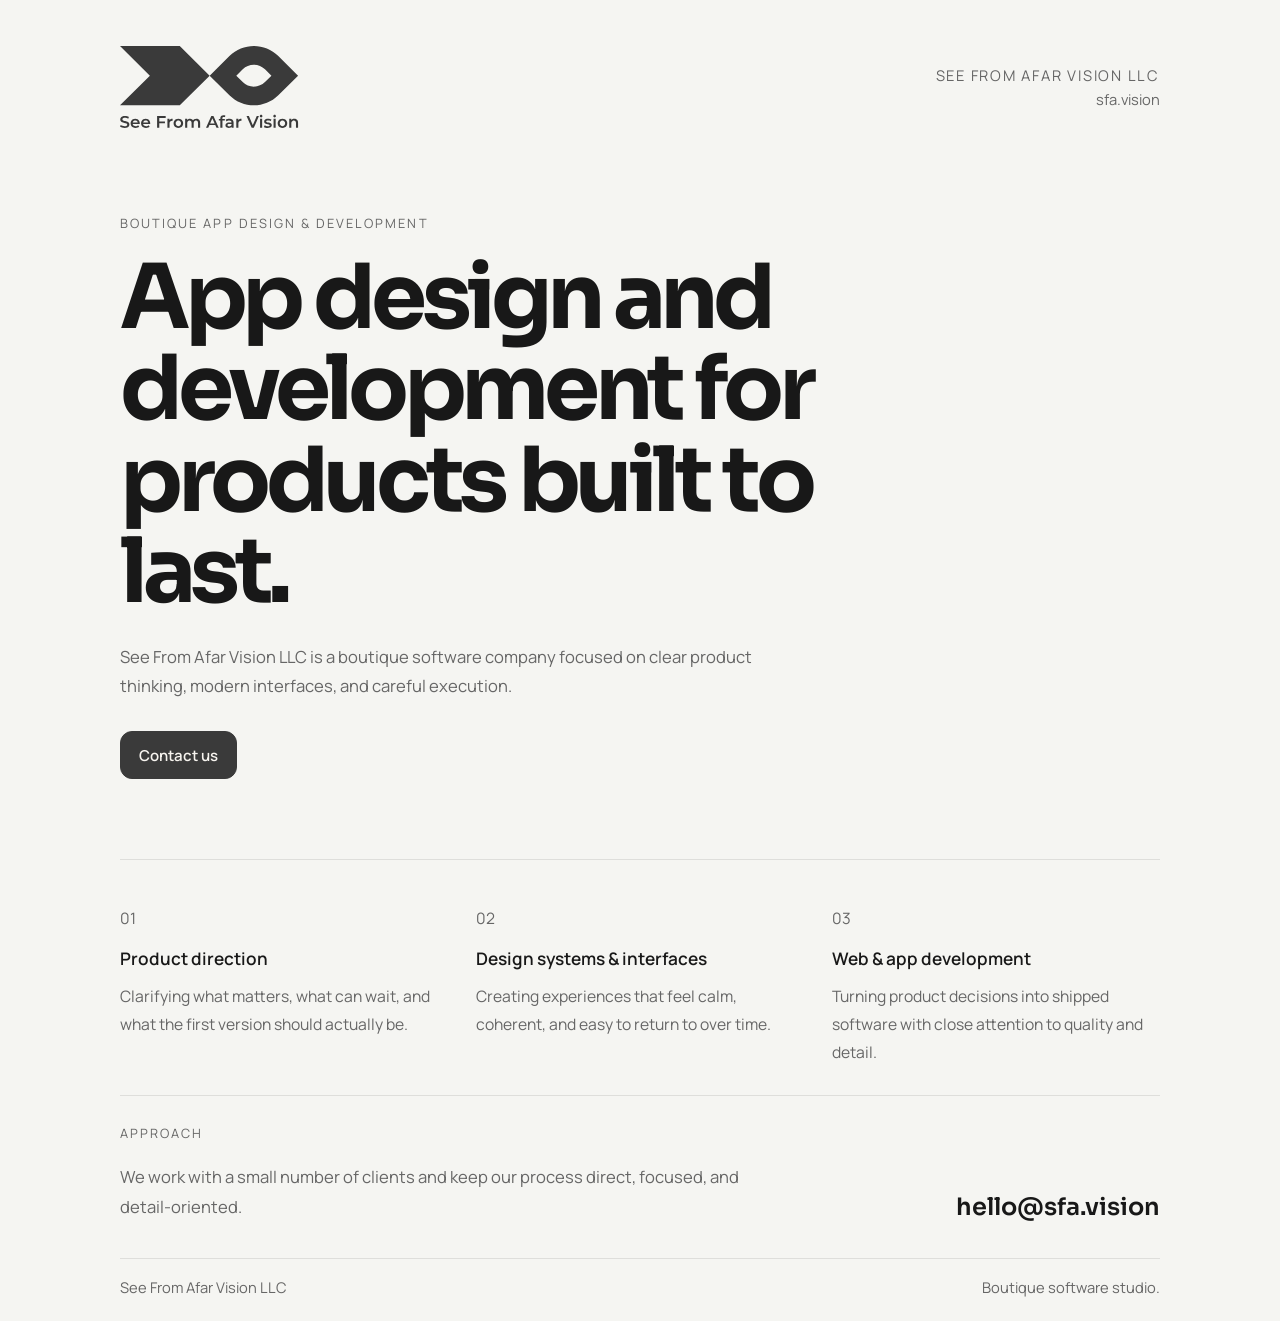
==== index.html @ 885d6511 "Initial site deployment" ====
<!DOCTYPE html>
<html lang="en">
  <head>
    <meta charset="UTF-8" />
    <meta name="viewport" content="width=device-width, initial-scale=1.0" />
    <title>See From Afar Vision LLC</title>
    <meta
      name="description"
      content="See From Afar Vision LLC is a boutique app design and development company focused on thoughtful software with lasting value."
    />
    <meta name="theme-color" content="#3A3A3A" />
    <link rel="canonical" href="https://sfa.vision/" />
    <link rel="preconnect" href="https://fonts.googleapis.com" />
    <link rel="preconnect" href="https://fonts.gstatic.com" crossorigin />
    <link
      href="https://fonts.googleapis.com/css2?family=Manrope:wght@400;500;600;700;800&family=Sora:wght@500;600;700&display=swap"
      rel="stylesheet"
    />
    <link rel="stylesheet" href="styles.css" />
  </head>
  <body>
    <div class="page-shell">
      <header class="site-header">
        <a class="brand" href="./" aria-label="See From Afar Vision">
          <img src="logo.svg" alt="See From Afar Vision" />
        </a>
        <div class="header-meta">
          <p class="header-name">See From Afar Vision LLC</p>
          <a class="header-link" href="https://sfa.vision/">sfa.vision</a>
        </div>
      </header>

      <main>
        <section class="hero">
          <p class="eyebrow">Boutique App Design & Development</p>
          <h1>App design and development for products built to last.</h1>
          <p class="lead">
            See From Afar Vision LLC is a boutique software company focused on
            clear product thinking, modern interfaces, and careful execution.
          </p>
          <div class="hero-actions">
            <a class="button button-primary" href="mailto:hello@sfa.vision">Contact us</a>
          </div>
        </section>

        <section class="section-grid" aria-label="Services">
          <article>
            <p class="section-index">01</p>
            <h2>Product direction</h2>
            <p>Clarifying what matters, what can wait, and what the first version should actually be.</p>
          </article>
          <article>
            <p class="section-index">02</p>
            <h2>Design systems & interfaces</h2>
            <p>Creating experiences that feel calm, coherent, and easy to return to over time.</p>
          </article>
          <article>
            <p class="section-index">03</p>
            <h2>Web & app development</h2>
            <p>Turning product decisions into shipped software with close attention to quality and detail.</p>
          </article>
        </section>

        <section class="closing">
          <div class="closing-copy">
            <p class="eyebrow">Approach</p>
            <p class="closing-text">
              We work with a small number of clients and keep our process direct,
              focused, and detail-oriented.
            </p>
          </div>
          <a class="contact-link" href="mailto:hello@sfa.vision">hello@sfa.vision</a>
        </section>
      </main>

      <footer class="site-footer">
        <p>See From Afar Vision LLC</p>
        <p>Boutique software studio.</p>
      </footer>
    </div>
  </body>
</html>
---- styles.css ----
:root {
  --bg: #f5f5f2;
  --text: #181818;
  --muted: #666666;
  --line: rgba(24, 24, 24, 0.1);
  --brand: #3a3a3a;
  --max-width: 1040px;
}

* {
  box-sizing: border-box;
}

html {
  scroll-behavior: smooth;
}

body {
  margin: 0;
  color: var(--text);
  font-family: "Manrope", sans-serif;
  background: var(--bg);
}

a {
  color: inherit;
  text-decoration: none;
}

img {
  display: block;
  max-width: 100%;
}

.page-shell {
  width: min(calc(100% - 48px), var(--max-width));
  margin: 0 auto;
  min-height: 100vh;
  padding: 28px 0 24px;
}

.section-grid,
.closing,
.site-footer {
  border-top: 1px solid var(--line);
}

.site-header {
  display: flex;
  align-items: center;
  justify-content: space-between;
  gap: 20px;
  padding: 18px 0 22px;
}

.brand {
  width: min(188px, 42vw);
}

.header-meta {
  display: flex;
  flex-direction: column;
  align-items: flex-end;
  gap: 4px;
}

.header-name,
.header-link,
.hero-note,
.section-index,
.site-footer {
  font-size: 0.92rem;
  color: var(--muted);
}

.header-name {
  margin: 0;
  letter-spacing: 0.12em;
  text-transform: uppercase;
}

.header-link {
  transition: opacity 160ms ease;
}

.header-link:hover,
.header-link:focus-visible,
.contact-link:hover,
.contact-link:focus-visible {
  opacity: 0.68;
}

.hero {
  padding: 64px 0 80px;
}

.eyebrow {
  margin: 0 0 20px;
  font-size: 0.8rem;
  letter-spacing: 0.16em;
  text-transform: uppercase;
  color: var(--muted);
}

.hero h1 {
  max-width: 11ch;
  margin: 0;
  font-family: "Sora", sans-serif;
  font-size: clamp(3rem, 7vw, 5.8rem);
  font-weight: 700;
  line-height: 1.02;
  letter-spacing: -0.06em;
}

.lead,
.section-grid p,
.closing-text {
  max-width: 40rem;
  margin: 24px 0 0;
  color: var(--muted);
  font-size: 1.04rem;
  line-height: 1.8;
}

.hero-actions {
  display: flex;
  align-items: center;
  gap: 20px;
  flex-wrap: wrap;
  margin-top: 30px;
}

.button {
  display: inline-flex;
  align-items: center;
  justify-content: center;
  min-height: 48px;
  padding: 0 18px;
  border: 1px solid var(--brand);
  border-radius: 12px;
  font-size: 0.94rem;
  font-weight: 600;
  transition:
    background-color 160ms ease,
    color 160ms ease,
    opacity 160ms ease;
}

.button-primary {
  background: var(--brand);
  color: #f7f4ef;
}

.button-primary:hover,
.button-primary:focus-visible {
  background: transparent;
  color: var(--brand);
}

.section-grid {
  display: grid;
  grid-template-columns: repeat(3, minmax(0, 1fr));
  gap: 28px;
  padding: 24px 0 28px;
}

.section-grid article {
  padding-top: 8px;
}

.section-grid h2 {
  margin: 14px 0 0;
  font-size: 1.08rem;
  font-weight: 600;
  line-height: 1.35;
}

.section-grid p {
  margin-top: 12px;
  font-size: 0.98rem;
}

.closing {
  display: flex;
  align-items: flex-end;
  justify-content: space-between;
  gap: 28px;
  padding: 28px 0 36px;
}

.closing-copy {
  max-width: 40rem;
}

.closing-text {
  margin-top: 0;
}

.contact-link {
  flex-shrink: 0;
  font-family: "Sora", sans-serif;
  font-size: clamp(1.1rem, 2.2vw, 1.5rem);
  font-weight: 600;
  line-height: 1.2;
  transition: opacity 160ms ease;
}

.site-footer {
  display: flex;
  align-items: center;
  justify-content: space-between;
  gap: 20px;
  padding: 18px 0 0;
}

.site-footer p {
  margin: 0;
}

@media (max-width: 900px) {
  .section-grid,
  .closing,
  .site-footer {
    grid-template-columns: 1fr;
  }

  .section-grid {
    display: grid;
    gap: 20px;
  }

  .closing,
  .site-footer {
    display: flex;
    flex-direction: column;
    align-items: flex-start;
  }
}

@media (max-width: 680px) {
  .page-shell {
    width: min(calc(100% - 28px), var(--max-width));
    padding-top: 18px;
  }

  .site-header {
    flex-direction: column;
    align-items: flex-start;
  }

  .hero {
    padding: 52px 0 64px;
  }

  .hero h1 {
    max-width: none;
  }

  .lead,
  .closing-text {
    font-size: 1rem;
  }

  .header-meta {
    align-items: flex-start;
  }
}

@media (prefers-reduced-motion: reduce) {
  html {
    scroll-behavior: auto;
  }

  .button,
  .header-link,
  .contact-link {
    transition: none;
  }
}
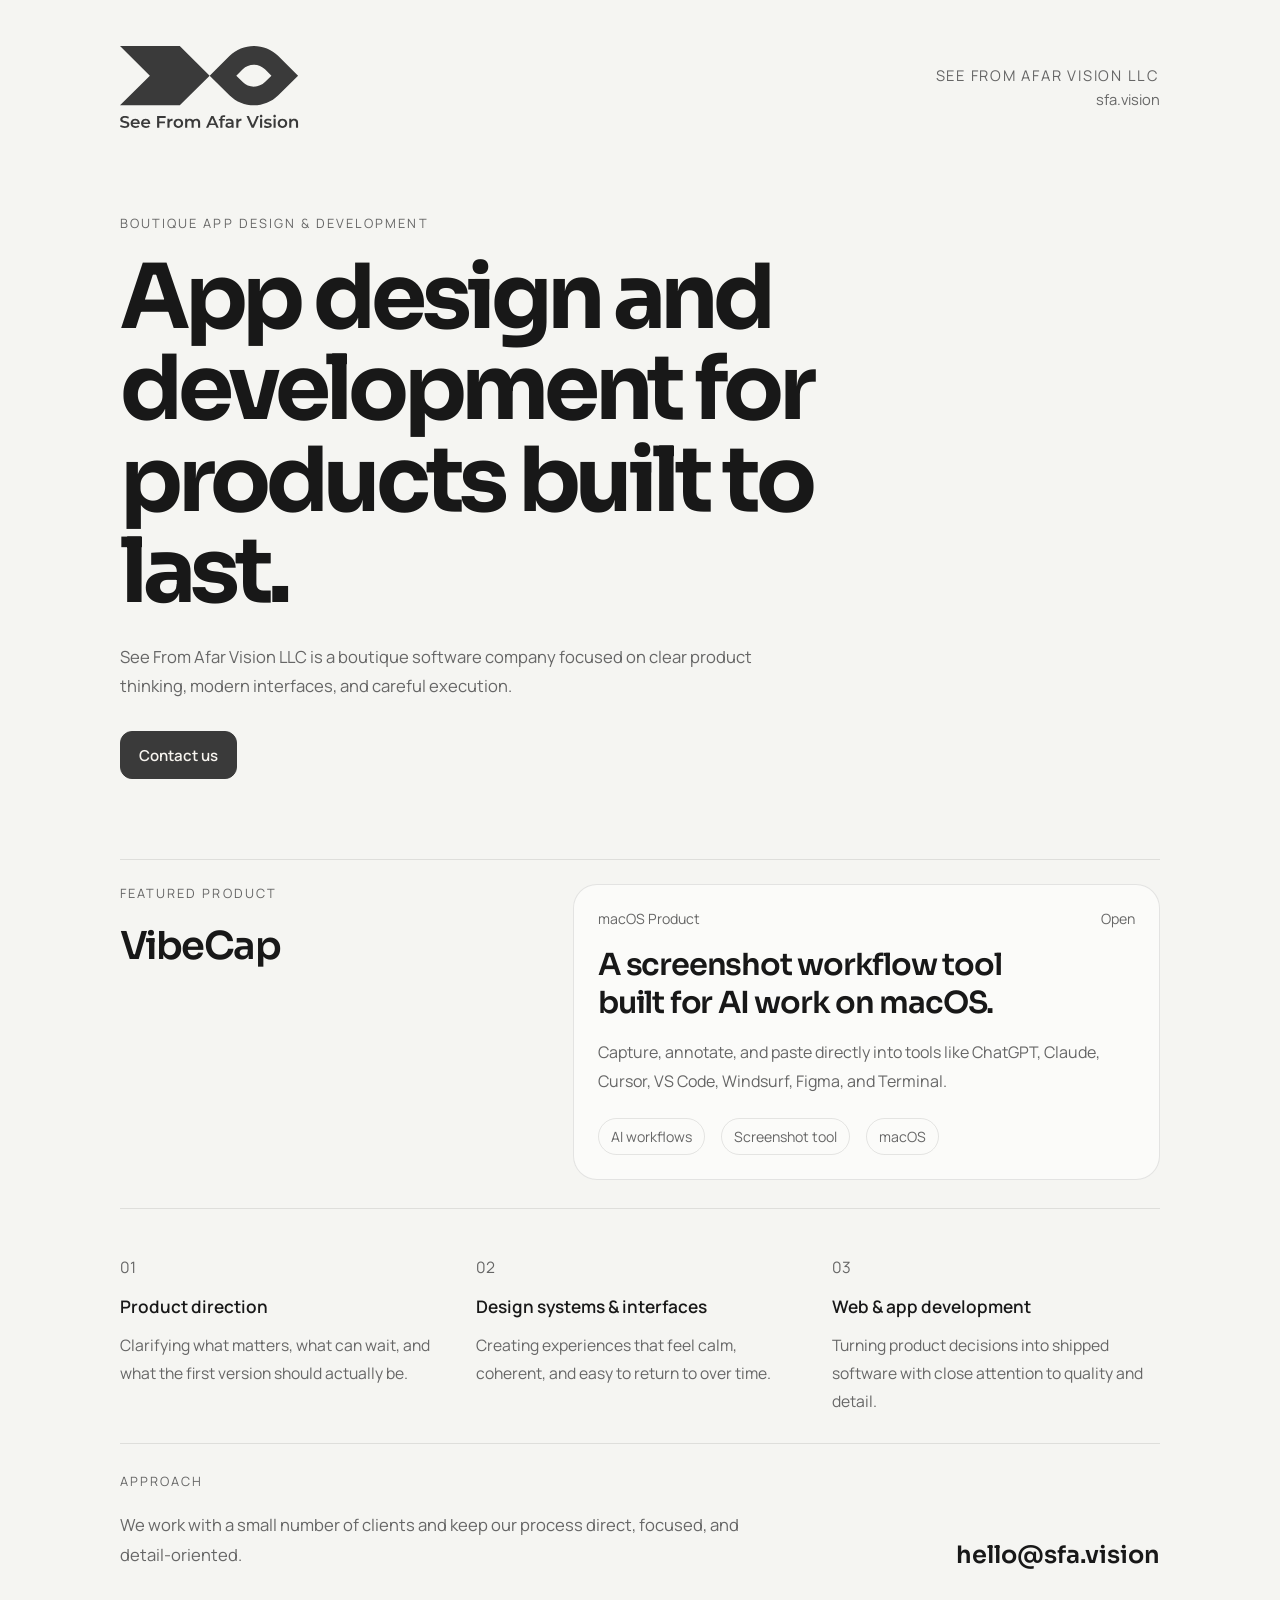
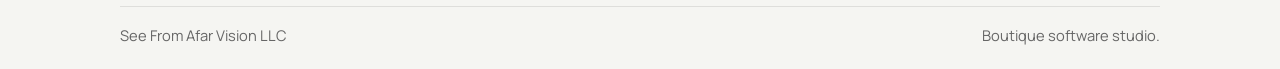
==== commit b712124a: "Add featured product link" ====
--- a/index.html
+++ b/index.html
@@ -43,6 +43,35 @@
           </div>
         </section>
 
+        <section class="product-highlight" aria-label="Featured product">
+          <div class="product-heading">
+            <p class="eyebrow">Featured Product</p>
+            <h2>VibeCap</h2>
+          </div>
+          <a
+            class="product-card"
+            href="https://vibecap.dev/en/"
+            target="_blank"
+            rel="noopener noreferrer"
+            aria-label="Visit VibeCap"
+          >
+            <div class="product-topline">
+              <span class="product-label">macOS Product</span>
+              <span class="product-link">Open</span>
+            </div>
+            <p class="product-title">A screenshot workflow tool built for AI work on macOS.</p>
+            <p class="product-description">
+              Capture, annotate, and paste directly into tools like ChatGPT,
+              Claude, Cursor, VS Code, Windsurf, Figma, and Terminal.
+            </p>
+            <div class="product-tags" aria-label="Product categories">
+              <span>AI workflows</span>
+              <span>Screenshot tool</span>
+              <span>macOS</span>
+            </div>
+          </a>
+        </section>
+
         <section class="section-grid" aria-label="Services">
           <article>
             <p class="section-index">01</p>
--- a/styles.css
+++ b/styles.css
@@ -40,6 +40,7 @@
 }
 
 .section-grid,
+.product-highlight,
 .closing,
 .site-footer {
   border-top: 1px solid var(--line);
@@ -66,7 +67,6 @@
 
 .header-name,
 .header-link,
-.hero-note,
 .section-index,
 .site-footer {
   font-size: 0.92rem;
@@ -157,6 +157,86 @@
   color: var(--brand);
 }
 
+.product-highlight {
+  display: grid;
+  grid-template-columns: minmax(0, 0.42fr) minmax(0, 0.58fr);
+  gap: 28px;
+  align-items: start;
+  padding: 24px 0 28px;
+}
+
+.product-heading h2 {
+  margin: 0;
+  font-family: "Sora", sans-serif;
+  font-size: clamp(1.75rem, 3vw, 2.4rem);
+  font-weight: 600;
+  letter-spacing: -0.04em;
+}
+
+.product-card {
+  display: block;
+  padding: 24px;
+  border: 1px solid var(--line);
+  border-radius: 24px;
+  background: rgba(255, 255, 255, 0.55);
+  transition:
+    transform 160ms ease,
+    border-color 160ms ease,
+    background-color 160ms ease;
+}
+
+.product-card:hover,
+.product-card:focus-visible {
+  transform: translateY(-2px);
+  border-color: rgba(24, 24, 24, 0.18);
+  background: rgba(255, 255, 255, 0.78);
+}
+
+.product-topline,
+.product-tags {
+  display: flex;
+  align-items: center;
+  justify-content: space-between;
+  gap: 16px;
+  flex-wrap: wrap;
+}
+
+.product-label,
+.product-link,
+.product-tags span {
+  font-size: 0.88rem;
+  color: var(--muted);
+}
+
+.product-title {
+  max-width: 28rem;
+  margin: 18px 0 0;
+  font-family: "Sora", sans-serif;
+  font-size: clamp(1.35rem, 2.6vw, 1.9rem);
+  font-weight: 600;
+  line-height: 1.25;
+  letter-spacing: -0.04em;
+}
+
+.product-description {
+  max-width: 34rem;
+  margin: 16px 0 0;
+  color: var(--muted);
+  font-size: 1rem;
+  line-height: 1.8;
+}
+
+.product-tags {
+  justify-content: flex-start;
+  margin-top: 22px;
+}
+
+.product-tags span {
+  padding: 8px 12px;
+  border: 1px solid var(--line);
+  border-radius: 999px;
+}
+
 .section-grid {
   display: grid;
   grid-template-columns: repeat(3, minmax(0, 1fr));
@@ -218,12 +298,14 @@
 }
 
 @media (max-width: 900px) {
+  .product-highlight,
   .section-grid,
   .closing,
   .site-footer {
     grid-template-columns: 1fr;
   }
 
+  .product-highlight,
   .section-grid {
     display: grid;
     gap: 20px;
@@ -257,6 +339,7 @@
   }
 
   .lead,
+  .product-description,
   .closing-text {
     font-size: 1rem;
   }
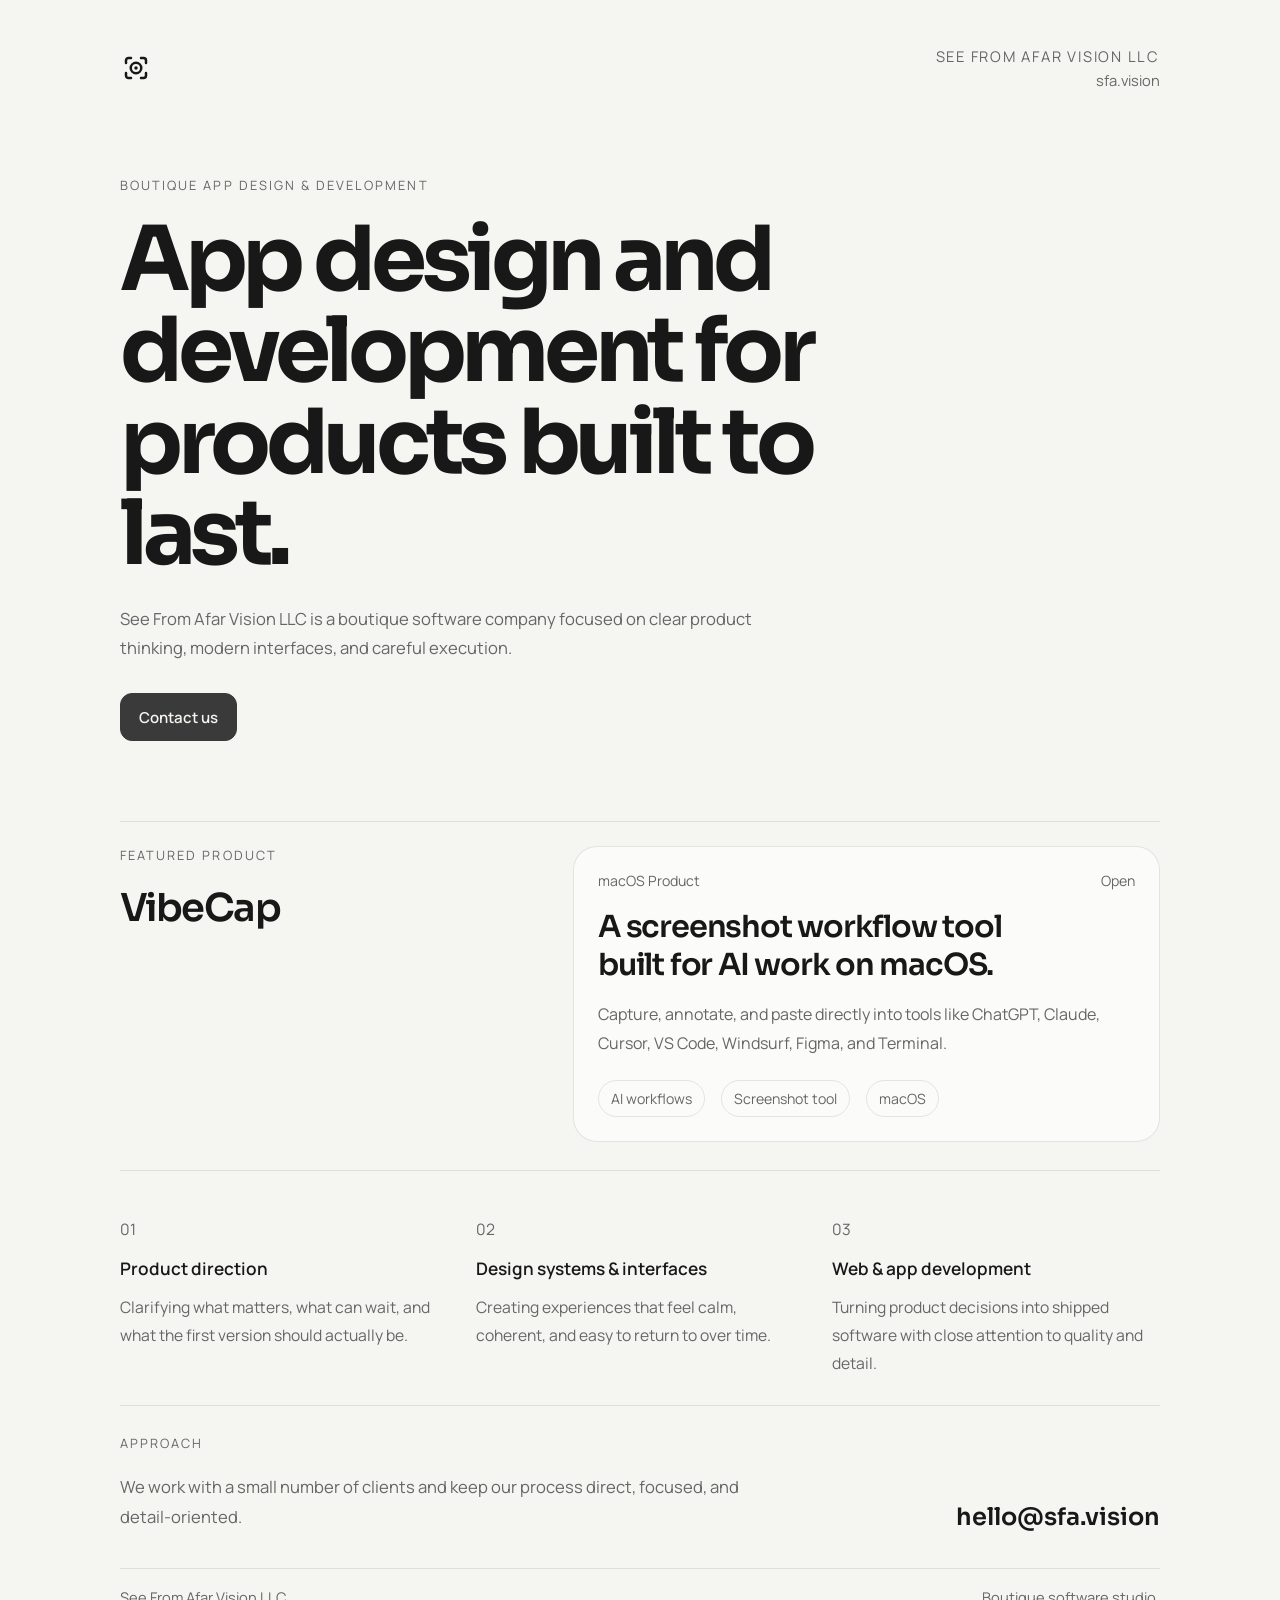
==== commit 48b8f729: "Refresh logo asset URL" ====
--- a/index.html
+++ b/index.html
@@ -22,7 +22,7 @@
     <div class="page-shell">
       <header class="site-header">
         <a class="brand" href="./" aria-label="See From Afar Vision">
-          <img src="logo.svg" alt="See From Afar Vision" />
+          <img src="logo.svg?v=20260410" alt="See From Afar Vision" />
         </a>
         <div class="header-meta">
           <p class="header-name">See From Afar Vision LLC</p>
--- a/styles.css
+++ b/styles.css
@@ -55,7 +55,8 @@
 }
 
 .brand {
-  width: min(188px, 42vw);
+  width: 34px;
+  flex-shrink: 0;
 }
 
 .header-meta {
@@ -330,6 +331,10 @@
     align-items: flex-start;
   }
 
+  .brand {
+    width: 32px;
+  }
+
   .hero {
     padding: 52px 0 64px;
   }
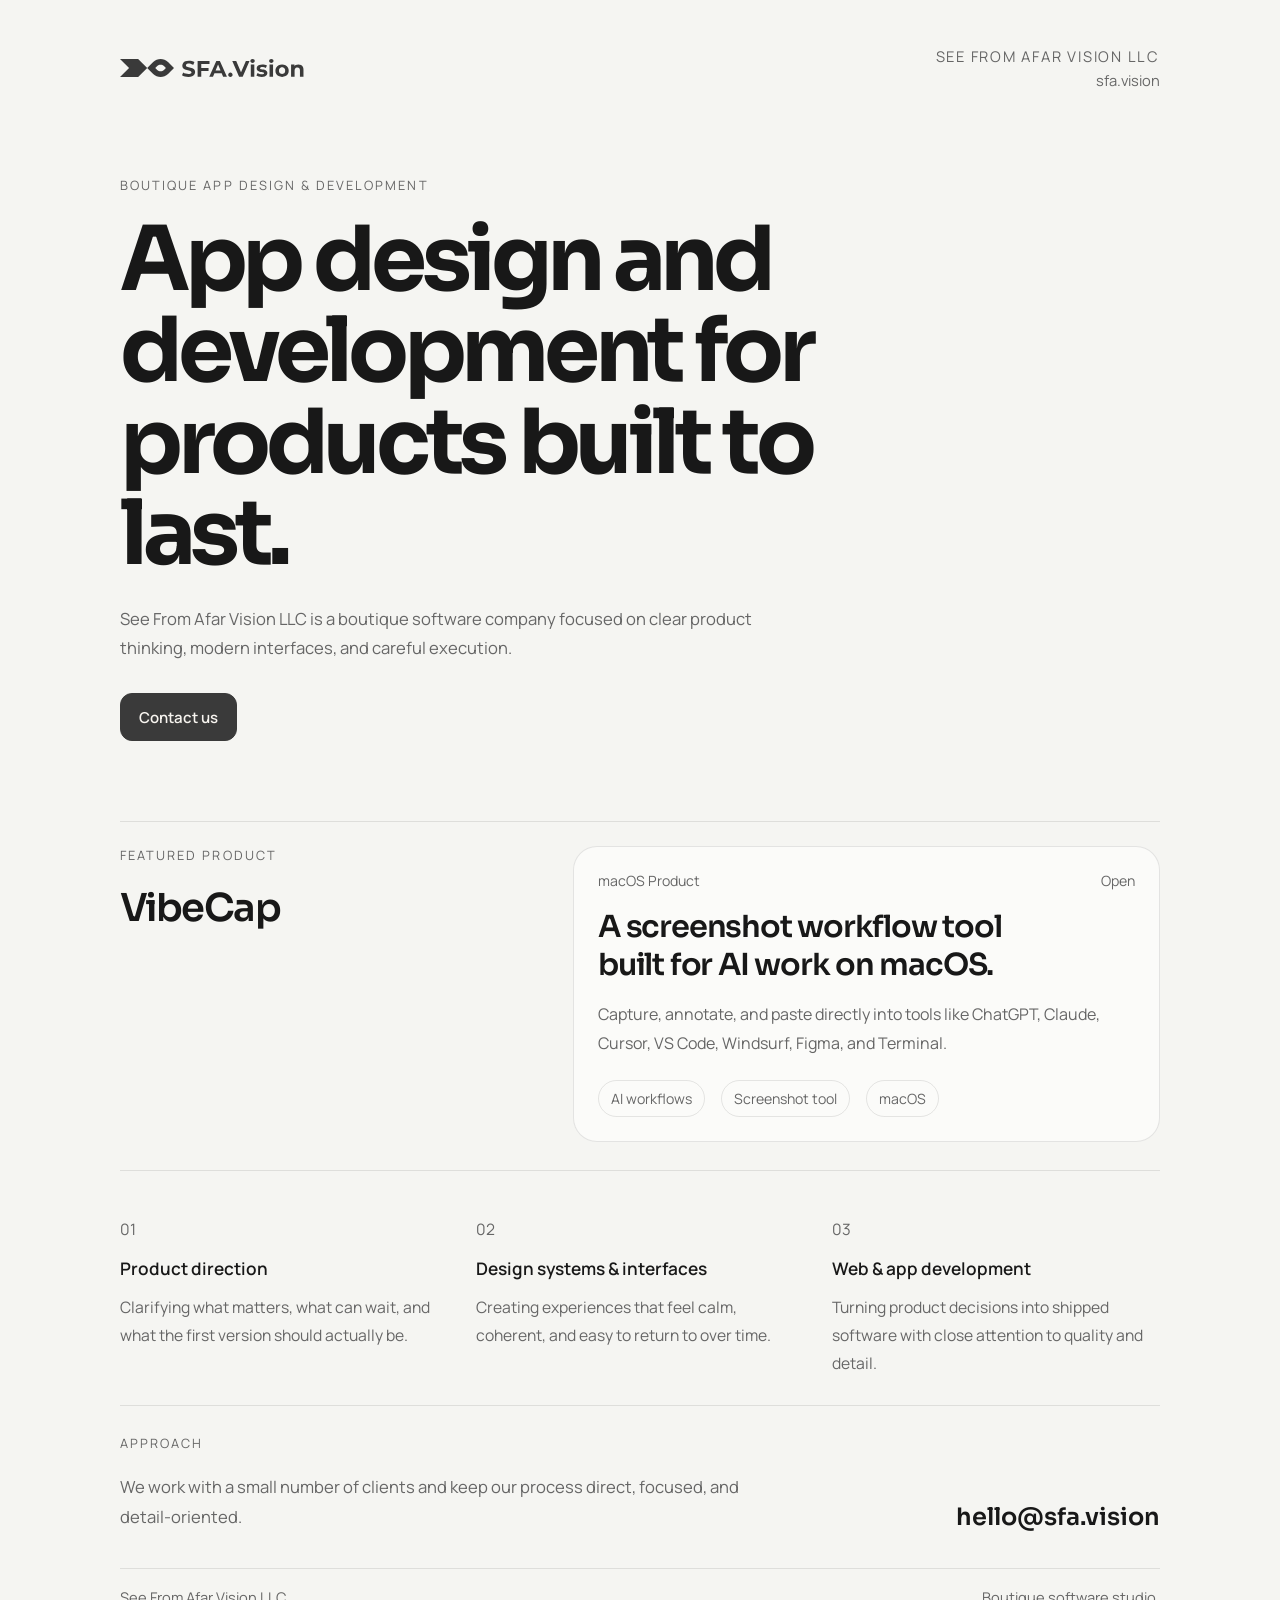
==== commit 73d0a818: "Update logo" ====
--- a/index.html
+++ b/index.html
@@ -22,7 +22,7 @@
     <div class="page-shell">
       <header class="site-header">
         <a class="brand" href="./" aria-label="See From Afar Vision">
-          <img src="logo.svg?v=20260410" alt="See From Afar Vision" />
+          <img src="logo.svg?v=20260410b" alt="See From Afar Vision" />
         </a>
         <div class="header-meta">
           <p class="header-name">See From Afar Vision LLC</p>
@@ -108,4 +108,4 @@
       </footer>
     </div>
   </body>
-</html>
+</html>
--- a/styles.css
+++ b/styles.css
@@ -55,8 +55,14 @@
 }
 
 .brand {
-  width: 34px;
+  display: inline-flex;
   flex-shrink: 0;
+}
+
+.brand img {
+  width: auto;
+  height: 18px;
+  max-width: none;
 }
 
 .header-meta {
@@ -331,10 +337,6 @@
     align-items: flex-start;
   }
 
-  .brand {
-    width: 32px;
-  }
-
   .hero {
     padding: 52px 0 64px;
   }
@@ -364,4 +366,4 @@
   .contact-link {
     transition: none;
   }
-}
+}
